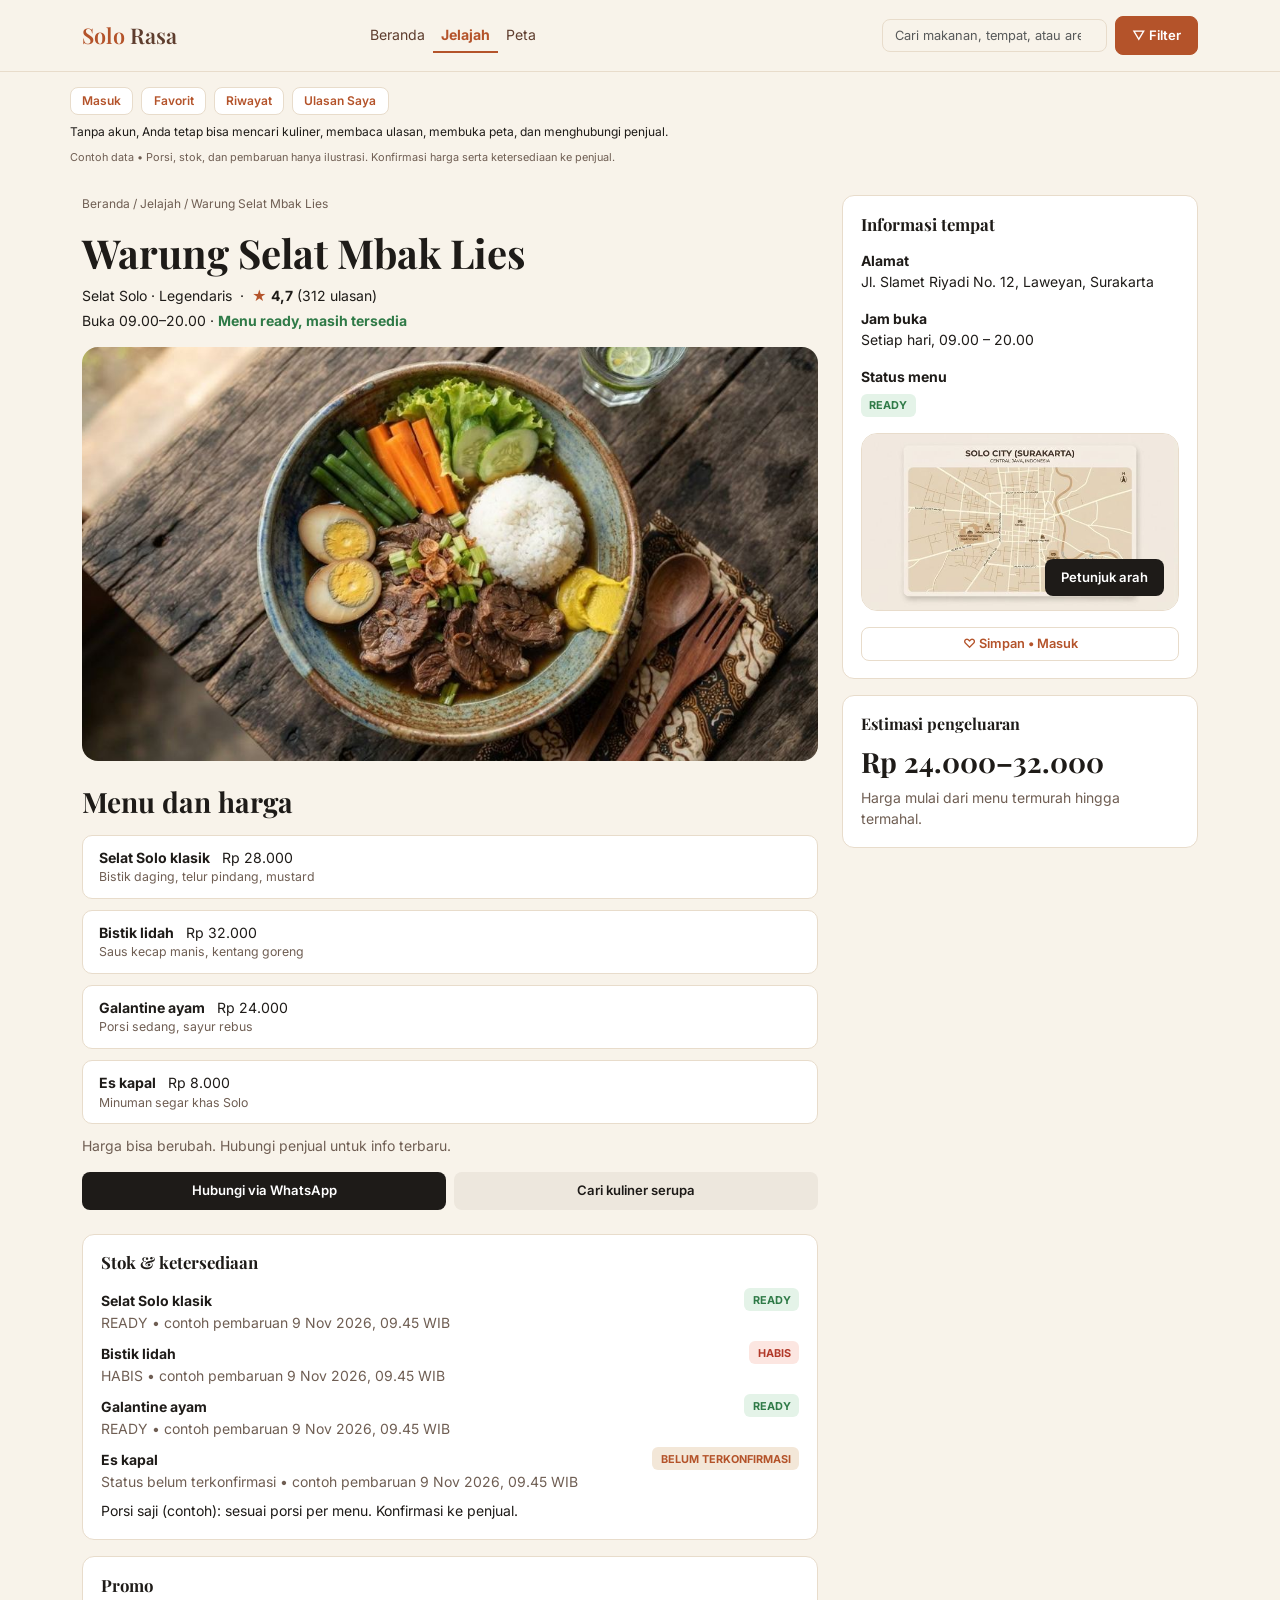
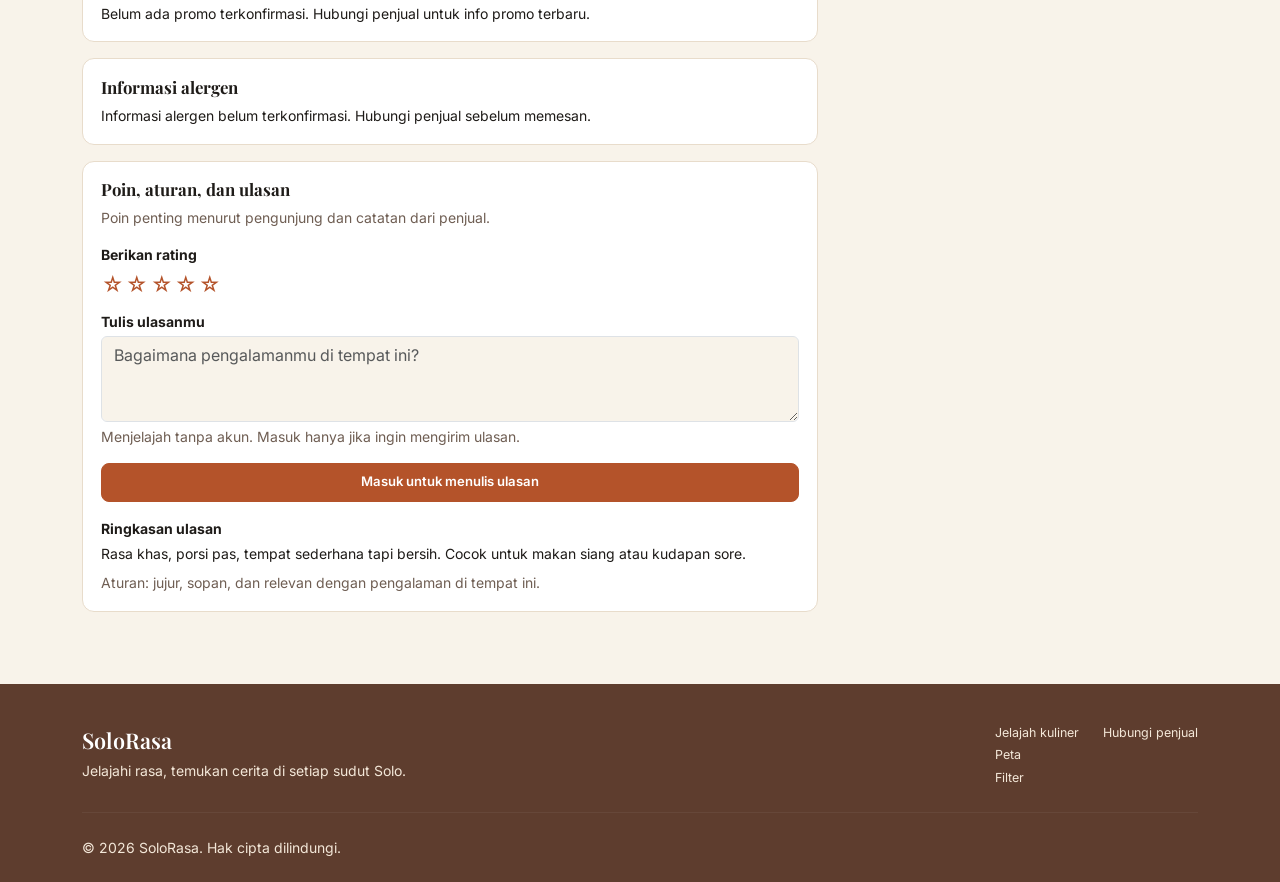
==== detail.html @ ba185fd7 "Merge pull request #1 from dwikurnia12/Muhammad_Nur_Arif Menambahkan file proyek web kuliner SoloRas" ====
<!DOCTYPE html>
<html lang="id">
<head>
  <meta charset="UTF-8">
  <meta name="viewport" content="width=device-width, initial-scale=1">
  <title>Detail Kuliner | SoloRasa</title>
  <link rel="preconnect" href="https://fonts.googleapis.com">
  <link rel="preconnect" href="https://fonts.gstatic.com" crossorigin>
  <link href="https://fonts.googleapis.com/css2?family=Inter:wght@400;500;600;700&family=Playfair+Display:wght@500;600;700&display=swap" rel="stylesheet">
  <link href="https://cdn.jsdelivr.net/npm/bootstrap@5.3.3/dist/css/bootstrap.min.css" rel="stylesheet">
  <link rel="stylesheet" href="styles/main.css">
</head>
<body data-page="detail">
<header>
<nav class="navbar navbar-expand-lg sr-nav">
  <div class="container">
    <a class="navbar-brand brand" href="index.html">Solo <span>Rasa</span></a>
    <button class="navbar-toggler" type="button" data-bs-toggle="collapse" data-bs-target="#menuUtama" aria-controls="menuUtama" aria-expanded="false" aria-label="Buka menu">
      <span class="navbar-toggler-icon"></span>
    </button>
    <div class="collapse navbar-collapse" id="menuUtama">
      <ul class="navbar-nav mx-lg-auto">
        <li class="nav-item"><a class="nav-link" href="index.html">Beranda</a></li>
        <li class="nav-item"><a class="nav-link active" href="jelajah.html" aria-current="page">Jelajah</a></li>
        <li class="nav-item"><a class="nav-link" href="peta.html">Peta</a></li>
        
      </ul>
      <form class="d-flex cari-nav ms-lg-auto me-lg-2" action="jelajah.html" method="get" role="search">
          <input class="form-control" type="search" name="q" placeholder="Cari makanan, tempat, atau area..." aria-label="Cari kuliner">
        </form>
      <a class="btn btn-sr" href="filter.html">▽ Filter</a>
    </div>
  </div>
</nav>
<div class="container strip-akun">
  <div class="d-flex flex-wrap gap-2">
    <button type="button" class="btn btn-sr-outline" data-action="masuk">Masuk</button>
    <button type="button" class="btn btn-sr-outline" data-action="favorit">Favorit</button>
    <button type="button" class="btn btn-sr-outline" data-action="riwayat">Riwayat</button>
    <button type="button" class="btn btn-sr-outline" data-action="ulasan">Ulasan Saya</button>
  </div>
  <p class="mb-0">Tanpa akun, Anda tetap bisa mencari kuliner, membaca ulasan, membuka peta, dan menghubungi penjual.</p>
  <p class="muted mb-0" style="font-size:.68rem">Contoh data • Porsi, stok, dan pembaruan hanya ilustrasi. Konfirmasi harga serta ketersediaan ke penjual.</p>
</div>
</header>

<main class="container py-4">
  <div id="galat-detail" class="keadaan d-none">
    <div class="ikon" aria-hidden="true">!</div>
    <h1 class="fs-4 fw-bold">Informasi belum dapat dimuat</h1>
    <p class="small muted">Kuliner yang Anda cari tidak ditemukan atau datanya belum tersedia.</p>
    <a class="btn btn-sr w-100" href="jelajah.html">Kembali ke daftar kuliner</a>
  </div>
  <div id="isi-detail" class="row g-4">
    <div class="col-lg-8">
      <nav class="breadcrumb-sr mb-3" aria-label="Breadcrumb"><a href="index.html">Beranda</a> / <a href="jelajah.html">Jelajah</a> / <span id="d-bc"></span></nav>
      <h1 id="d-nama" class="fw-bold mb-2"></h1>
      <p id="d-meta" class="small mb-1"></p>
      <p id="d-status" class="small mb-3"></p>
      <img id="d-foto" class="foto-detail mb-4" src="images/detail-selat.jpg" alt="">

      <h2 class="fw-bold fs-3 mb-3">Menu dan harga</h2>
      <div id="d-menu"></div>
      <p class="small muted">Harga bisa berubah. Hubungi penjual untuk info terbaru.</p>
      <div class="row g-2 mb-4">
        <div class="col-sm-6"><button type="button" class="btn btn-arang w-100" data-action="wa">Hubungi via WhatsApp</button></div>
        <div class="col-sm-6"><a id="d-serupa" class="btn btn-abu w-100" href="jelajah.html">Cari kuliner serupa</a></div>
      </div>

      <section class="kotak mb-3"><h2>Stok &amp; ketersediaan</h2><div id="d-stok" class="mt-3"></div>
        <p class="small mb-0">Porsi saji (contoh): sesuai porsi per menu. Konfirmasi ke penjual.</p></section>
      <section class="kotak mb-3"><h2>Promo</h2><p class="small mb-0">Belum ada promo terkonfirmasi. Hubungi penjual untuk info promo terbaru.</p></section>
      <section class="kotak mb-3"><h2>Informasi alergen</h2><p class="small mb-0">Informasi alergen belum terkonfirmasi. Hubungi penjual sebelum memesan.</p></section>

      <section class="kotak">
        <h2>Poin, aturan, dan ulasan</h2>
        <p class="small muted">Poin penting menurut pengunjung dan catatan dari penjual.</p>
        <p class="small fw-bold mb-1">Berikan rating</p>
        <div id="d-bintang" class="mb-2" role="group" aria-label="Rating bintang">
          <button type="button" aria-label="1 bintang">☆</button><button type="button" aria-label="2 bintang">☆</button><button type="button" aria-label="3 bintang">☆</button><button type="button" aria-label="4 bintang">☆</button><button type="button" aria-label="5 bintang">☆</button>
        </div>
        <label for="d-teks" class="small fw-bold mb-1">Tulis ulasanmu</label>
        <textarea id="d-teks" class="form-control mb-1" rows="3" maxlength="300" placeholder="Bagaimana pengalamanmu di tempat ini?"></textarea>
        <p class="small muted">Menjelajah tanpa akun. Masuk hanya jika ingin mengirim ulasan.</p>
        <p id="d-galat-ulasan" class="small text-danger d-none">Pilih rating dan tulis ulasan terlebih dahulu.</p>
        <button id="d-kirim" type="button" class="btn btn-sr w-100 mb-3">Masuk untuk menulis ulasan</button>
        <div id="d-ulasan"></div>
        <p class="small fw-bold mb-1">Ringkasan ulasan</p>
        <p id="d-ringkasan" class="small mb-2"></p>
        <p class="small muted mb-0">Aturan: jujur, sopan, dan relevan dengan pengalaman di tempat ini.</p>
      </section>
    </div>

    <aside class="col-lg-4">
      <div class="kotak mb-3">
        <h2>Informasi tempat</h2>
        <p class="small fw-bold mb-0 mt-3">Alamat</p><p id="d-alamat" class="small"></p>
        <p class="small fw-bold mb-0">Jam buka</p><p id="d-jam" class="small"></p>
        <p class="small fw-bold mb-1">Status menu</p><p id="d-statusmenu"></p>
        <div class="peta-wrap mb-3"><img src="images/peta-mini.jpg" alt="Peta lokasi"><a class="btn btn-arang btn-peta btn-sm" href="peta.html">Petunjuk arah</a></div>
        <button id="d-simpan" type="button" class="btn btn-sr-outline w-100" data-action="simpan">♡ Simpan • Masuk</button>
      </div>
      <div class="kotak">
        <h2 class="fs-6">Estimasi pengeluaran</h2>
        <p id="d-est" class="fs-3 fw-bold mb-1" style="font-family:'Playfair Display',Georgia,serif"></p>
        <p class="small muted mb-0">Harga mulai dari menu termurah hingga termahal.</p>
      </div>
    </aside>
  </div>
</main>

<footer class="sr-footer">
  <div class="container">
    <div class="row g-3">
      <div class="col-md-6">
        <div class="brand mb-1">SoloRasa</div>
        <p class="small mb-0">Jelajahi rasa, temukan cerita di setiap sudut Solo.</p>
      </div>
      <div class="col-md-6 d-flex gap-4 justify-content-md-end align-items-start">
        <div class="d-flex flex-column gap-1"><a href="jelajah.html">Jelajah kuliner</a><a href="peta.html">Peta</a><a href="filter.html">Filter</a></div>
        <div class="d-flex flex-column gap-1"><a href="jelajah.html">Hubungi penjual</a></div>
      </div>
    </div>
    <hr class="my-4">
    <p class="small mb-0">© 2026 SoloRasa. Hak cipta dilindungi.</p>
  </div>
</footer>

<nav class="nav-bawah" aria-label="Navigasi bawah">
  <a href="index.html"><span>⌂</span>Beranda</a>
  <a href="jelajah.html" class="active"><span>☰</span>Jelajah</a>
  <a href="peta.html"><span>⌖</span>Peta</a>
</nav>

<div class="modal fade" id="panelModal" tabindex="-1" aria-labelledby="panelJudul" aria-hidden="true">
  <div class="modal-dialog modal-dialog-centered">
    <div class="modal-content">
      <div class="modal-header">
        <h2 class="modal-title fs-5" id="panelJudul"></h2>
        <button type="button" class="btn-close" data-bs-dismiss="modal" aria-label="Tutup"></button>
      </div>
      <div class="modal-body" id="panelIsi"></div>
    </div>
  </div>
</div>

<script src="https://cdn.jsdelivr.net/npm/bootstrap@5.3.3/dist/js/bootstrap.bundle.min.js"></script>
<script src="scripts/data.js"></script>
<script src="scripts/main.js"></script>
</body>
</html>
---- styles/main.css ----
/* SoloRasa - custom style, dimuat SETELAH Bootstrap agar bisa menimpa gaya bawaan.
   Palet (5 warna): krem #F8F3EA, karat #B4532A, cokelat #5E3D2E, arang #1E1B18, putih #FFFFFF */
:root {
  --krem: #F8F3EA;
  --karat: #B4532A;
  --cokelat: #5E3D2E;
  --arang: #1E1B18;
  --putih: #FFFFFF;
  --garis: #E8DCCB;
  --muted: #6F5E53;
  --bs-body-bg: var(--krem);
  --bs-body-color: var(--arang);
  --bs-link-color: var(--karat);
  --bs-link-hover-color: var(--cokelat);
}
body { font-family: "Inter", system-ui, -apple-system, "Segoe UI", Roboto, sans-serif; background: var(--krem); color: var(--arang); padding-bottom: 0; }
h1, h2, h3, .brand, .judul-kartu, .judul-mini { font-family: "Playfair Display", Georgia, "Times New Roman", serif; }
a { text-decoration: none; }
.muted { color: var(--muted); }
.teks-hijau { color: #2F7A47; }
.rating-bintang { color: var(--karat); }

/* Navbar */
.sr-nav { background: var(--krem); border-bottom: 1px solid var(--garis); padding: .9rem 0; }
.brand { font-size: 1.35rem; font-weight: 600; color: var(--karat); }
.brand span { color: var(--cokelat); }
.sr-nav .nav-link { color: var(--cokelat); font-size: .88rem; padding: .35rem .9rem; border-bottom: 2px solid transparent; }
.sr-nav .nav-link.active { color: var(--karat); font-weight: 700; border-bottom-color: var(--karat); }
.sr-nav .navbar-toggler { border-color: var(--garis); }
.cari-nav { max-width: 300px; }
.cari-nav .form-control { font-size: .8rem; border-color: var(--garis); border-radius: 8px; }

/* Tombol */
.btn-sr { background: var(--karat); border: 1px solid var(--karat); color: var(--putih); font-weight: 600; font-size: .82rem; border-radius: 8px; padding: .55rem 1rem; }
.btn-sr:hover, .btn-sr:focus { background: var(--cokelat); border-color: var(--cokelat); color: var(--putih); }
.btn-sr-outline { background: var(--putih); border: 1px solid var(--garis); color: var(--karat); font-weight: 600; font-size: .8rem; border-radius: 8px; }
.btn-sr-outline:hover { border-color: var(--karat); background: var(--krem); color: var(--karat); }
.btn-arang { background: var(--arang); color: var(--putih); font-weight: 600; font-size: .82rem; border: 0; border-radius: 8px; padding: .55rem 1rem; }
.btn-arang:hover { background: var(--cokelat); color: var(--putih); }
.btn-abu { background: #EDE7DD; color: var(--arang); font-weight: 600; font-size: .82rem; border: 0; border-radius: 8px; padding: .55rem 1rem; }
.btn-abu:hover { background: var(--garis); color: var(--arang); }
.tautan-sr { color: var(--karat); }

/* Strip akun */
.strip-akun { padding: .9rem 0 .4rem; }
.strip-akun .btn { padding: .25rem .7rem; font-size: .75rem; }
.strip-akun p { font-size: .75rem; margin: .5rem 0 0; }

/* Hero */
.hero { padding: 4rem 0; }
.hero h1 { font-weight: 700; font-size: clamp(2rem, 4.5vw, 2.9rem); color: var(--cokelat); line-height: 1.15; }
.hero img { width: 100%; aspect-ratio: 4 / 3; object-fit: cover; border-radius: 18px; box-shadow: 0 8px 24px rgba(94, 61, 46, .18); }
.hero .wrap-foto { position: relative; }
.hero .lencana { position: absolute; top: 12px; left: 12px; background: var(--putih); font-size: .72rem; font-weight: 600; padding: .25rem .6rem; border-radius: 6px; }

/* Bagian */
.bagian { padding: 2.5rem 0; }
.bagian h2 { font-weight: 700; font-size: 1.6rem; color: var(--cokelat); }
.bagian-putih { background: #FBF8F2; }
.chip, .chip-kat { display: inline-flex; align-items: center; gap: .4rem; background: var(--putih); border: 1px solid var(--garis); color: var(--arang); font-size: .78rem; font-weight: 600; padding: .45rem .85rem; border-radius: 8px; cursor: pointer; }
.chip:hover, .chip-kat:hover { border-color: var(--karat); color: var(--karat); }
.chip.aktif { background: var(--karat); border-color: var(--karat); color: var(--putih); }
.chip.chip-merah { color: var(--karat); }

/* Kartu kuliner */
.kartu-kuliner { background: var(--putih); border-radius: 14px; overflow: hidden; box-shadow: 0 2px 10px rgba(94, 61, 46, .1); display: flex; flex-direction: column; }
.kartu-kuliner img { width: 100%; aspect-ratio: 16 / 7; object-fit: cover; }
.kartu-isi { padding: 1rem; }
.label-kat { color: var(--karat); font-weight: 700; font-size: .72rem; }
.judul-kartu { font-size: 1.1rem; font-weight: 700; margin: .35rem 0 .4rem; }
.status-badge { display: inline-block; font-size: .68rem; font-weight: 700; padding: .2rem .55rem; border-radius: 6px; }
.st-ready { background: #E4F3E8; color: #2F7A47; }
.st-habis { background: #FCE6E1; color: #B23A2A; }
.st-belum { background: #F3E7D8; color: var(--karat); }

/* Peta */
.peta-wrap { position: relative; border-radius: 16px; overflow: hidden; border: 1px solid var(--garis); background: var(--putih); }
.peta-wrap > img { width: 100%; display: block; }
.peta-wrap .label-peta { position: absolute; top: 12px; left: 12px; background: var(--putih); padding: .35rem .7rem; border-radius: 8px; font-size: .75rem; font-weight: 700; box-shadow: 0 2px 8px rgba(0, 0, 0, .1); }
.peta-wrap .btn-peta { position: absolute; right: 14px; bottom: 14px; }
.pin { position: absolute; transform: translate(-50%, -50%); width: 26px; height: 26px; border-radius: 50%; background: var(--karat); color: var(--putih); border: 2px solid var(--putih); font-size: .72rem; font-weight: 700; padding: 0; box-shadow: 0 2px 6px rgba(0, 0, 0, .3); }
.pin.aktif, .pin:hover { background: var(--arang); transform: translate(-50%, -50%) scale(1.15); }

/* Kartu mini (peta) */
.kartu-mini { display: flex; gap: .8rem; background: var(--putih); border: 1px solid var(--garis); border-radius: 14px; padding: .8rem; margin-bottom: .9rem; }
.kartu-mini.aktif { border-color: var(--karat); box-shadow: 0 0 0 2px rgba(180, 83, 42, .2); }
.kartu-mini img { width: 84px; height: 84px; object-fit: cover; border-radius: 10px; flex-shrink: 0; }
.judul-mini { font-size: .98rem; font-weight: 700; margin: 0; }
.daftar-scroll { max-height: 640px; overflow-y: auto; padding-right: .3rem; }

/* Detail */
.foto-detail { width: 100%; aspect-ratio: 16 / 9; object-fit: cover; border-radius: 16px; }
.item-menu { background: var(--putih); border: 1px solid var(--garis); border-radius: 10px; padding: .7rem 1rem; margin-bottom: .7rem; font-size: .88rem; }
.kotak { background: var(--putih); border: 1px solid var(--garis); border-radius: 12px; padding: 1.1rem; }
.kotak h2, .kotak h3 { font-size: 1.05rem; font-weight: 700; }
#d-bintang button { background: none; border: 0; color: var(--karat); font-size: 1.3rem; padding: 0 .1rem; }
.breadcrumb-sr { font-size: .75rem; color: var(--muted); }
.breadcrumb-sr a { color: var(--muted); }

/* Form filter */
.panel-filter { background: var(--putih); border-radius: 16px; padding: 1.5rem; box-shadow: 0 2px 12px rgba(94, 61, 46, .1); }
.panel-filter label.judul { font-weight: 700; font-size: .82rem; display: block; margin-bottom: .45rem; }
.panel-filter .form-control, .panel-filter .form-select { border-color: var(--garis); font-size: .85rem; }
.form-check-input:checked { background-color: var(--karat); border-color: var(--karat); }
.form-control:focus, .form-select:focus { border-color: var(--karat); box-shadow: 0 0 0 .2rem rgba(180, 83, 42, .18); }

/* Keadaan kosong / galat */
.keadaan { max-width: 460px; margin: 3rem auto; background: var(--putih); border-radius: 16px; padding: 2rem 1.5rem; text-align: center; box-shadow: 0 2px 12px rgba(94, 61, 46, .1); }
.keadaan .ikon { width: 52px; height: 52px; margin: 0 auto 1rem; border-radius: 50%; background: #F3E7D8; color: var(--karat); display: flex; align-items: center; justify-content: center; font-size: 1.4rem; }

/* Footer */
.sr-footer { background: var(--cokelat); color: #F3E7D8; padding: 2.5rem 0 1.5rem; margin-top: 3rem; }
.sr-footer .brand { color: var(--putih); }
.sr-footer a { color: #F3E7D8; font-size: .78rem; }
.sr-footer a:hover { color: var(--putih); text-decoration: underline; }
.sr-footer hr { border-color: rgba(255, 255, 255, .2); }

/* Modal */
.modal-title { font-family: "Playfair Display", Georgia, serif; font-weight: 700; }

/* Navigasi bawah (smartphone) */
.nav-bawah { display: none; }
@media (max-width: 767.98px) {
  body { padding-bottom: 64px; }
  .hero { padding: 2rem 0; }
  .nav-bawah { display: flex; position: fixed; left: 0; right: 0; bottom: 0; z-index: 1030; background: var(--putih); border-top: 1px solid var(--garis); }
  .nav-bawah a { flex: 1; text-align: center; padding: .55rem 0; font-size: .7rem; color: var(--muted); }
  .nav-bawah a span { display: block; font-size: 1.15rem; line-height: 1; }
  .nav-bawah a.active { color: var(--karat); font-weight: 700; }
  .daftar-scroll { max-height: none; }
}
@media (max-width: 991.98px) {
  .cari-nav { max-width: none; margin: .6rem 0; }
}
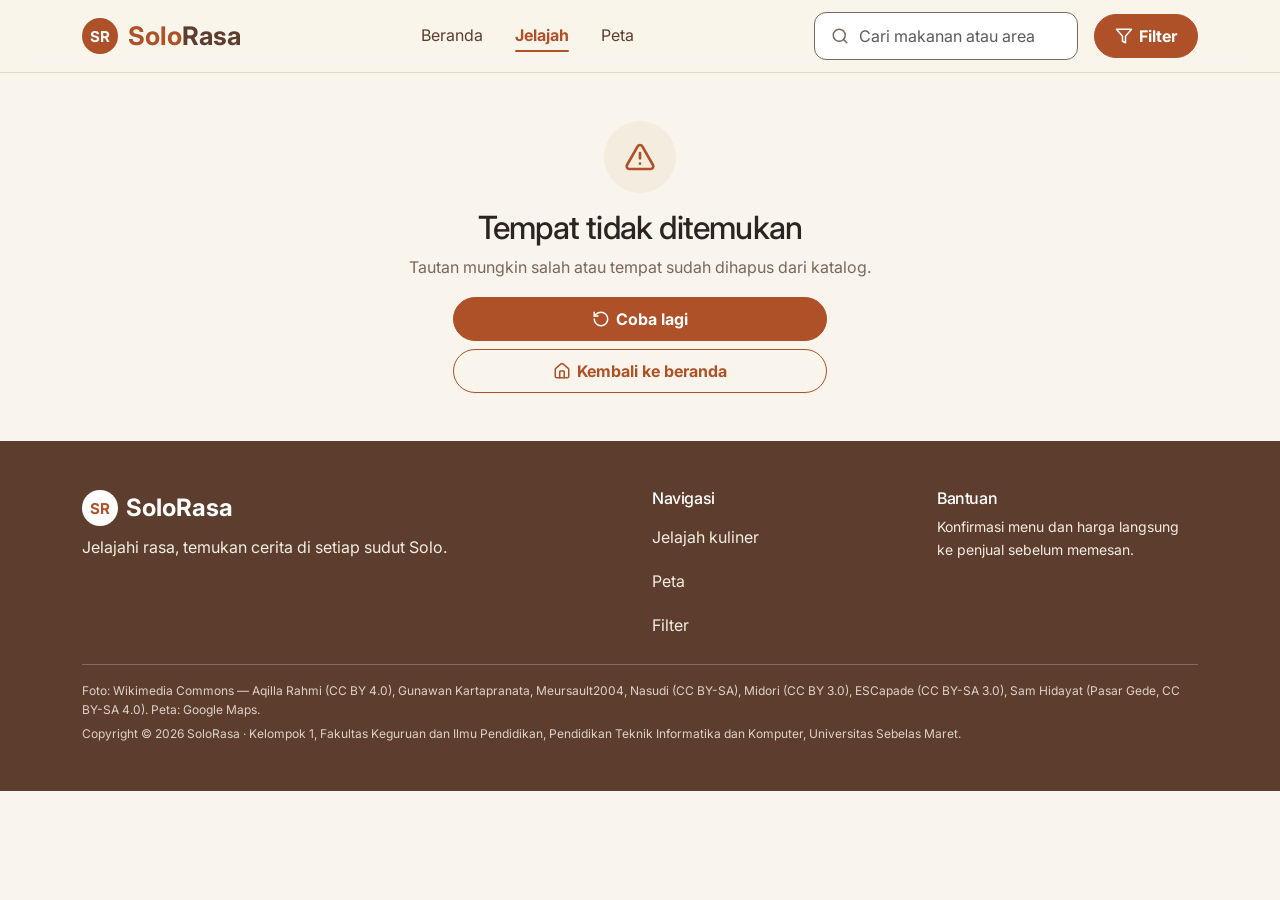
==== commit 01299017: "Merge pull request #3 from dwikurnia12/Muhammad_Nur_Arif Pembaruan Web Kuliner SoloRasa - Muhammad N" ====
--- a/detail.html
+++ b/detail.html
@@ -1,151 +1,27 @@
-<!DOCTYPE html>
+<!doctype html>
 <html lang="id">
 <head>
-  <meta charset="UTF-8">
-  <meta name="viewport" content="width=device-width, initial-scale=1">
-  <title>Detail Kuliner | SoloRasa</title>
-  <link rel="preconnect" href="https://fonts.googleapis.com">
-  <link rel="preconnect" href="https://fonts.gstatic.com" crossorigin>
-  <link href="https://fonts.googleapis.com/css2?family=Inter:wght@400;500;600;700&family=Playfair+Display:wght@500;600;700&display=swap" rel="stylesheet">
-  <link href="https://cdn.jsdelivr.net/npm/bootstrap@5.3.3/dist/css/bootstrap.min.css" rel="stylesheet">
-  <link rel="stylesheet" href="styles/main.css">
+<meta charset="utf-8">
+<meta name="viewport" content="width=device-width, initial-scale=1">
+<title>Detail Kuliner · SoloRasa</title>
+<meta name="description" content="Menu, harga, stok, dan lokasi tempat makan di Solo.">
+<link rel="icon" href="assets/img/favicon.svg" type="image/svg+xml">
+<meta property="og:type" content="website"><meta property="og:site_name" content="SoloRasa">
+<meta property="og:title" content="Detail Kuliner · SoloRasa"><meta property="og:description" content="Menu, harga, stok, dan lokasi tempat makan di Solo.">
+<!-- shortcut: og:image relatif, sebagian aplikasi (WhatsApp/Facebook) butuh URL penuh; ganti ke https://<domain-vercel>/assets/img/og.jpg setelah online -->
+<meta property="og:image" content="assets/img/og.jpg"><meta name="twitter:card" content="summary_large_image">
+<link rel="preconnect" href="https://fonts.googleapis.com"><link rel="preconnect" href="https://fonts.gstatic.com" crossorigin>
+<link href="https://fonts.googleapis.com/css2?family=Inter:wght@400;500;700&display=swap" rel="stylesheet">
+<link href="https://cdn.jsdelivr.net/npm/bootstrap@5.3.3/dist/css/bootstrap.min.css" rel="stylesheet" integrity="sha384-QWTKZyjpPEjISv5WaRU9OFeRpok6YctnYmDr5pNlyT2bRjXh0JMhjY6hW+ALEwIH" crossorigin="anonymous">
+<link href="assets/css/style.css" rel="stylesheet">
+<!-- harus inline: dari style.css terbaca terlambat dan Chrome membatalkan transisinya -->
+<style>@media (prefers-reduced-motion: no-preference) { @view-transition { navigation: auto; } }</style>
 </head>
 <body data-page="detail">
-<header>
-<nav class="navbar navbar-expand-lg sr-nav">
-  <div class="container">
-    <a class="navbar-brand brand" href="index.html">Solo <span>Rasa</span></a>
-    <button class="navbar-toggler" type="button" data-bs-toggle="collapse" data-bs-target="#menuUtama" aria-controls="menuUtama" aria-expanded="false" aria-label="Buka menu">
-      <span class="navbar-toggler-icon"></span>
-    </button>
-    <div class="collapse navbar-collapse" id="menuUtama">
-      <ul class="navbar-nav mx-lg-auto">
-        <li class="nav-item"><a class="nav-link" href="index.html">Beranda</a></li>
-        <li class="nav-item"><a class="nav-link active" href="jelajah.html" aria-current="page">Jelajah</a></li>
-        <li class="nav-item"><a class="nav-link" href="peta.html">Peta</a></li>
-        
-      </ul>
-      <form class="d-flex cari-nav ms-lg-auto me-lg-2" action="jelajah.html" method="get" role="search">
-          <input class="form-control" type="search" name="q" placeholder="Cari makanan, tempat, atau area..." aria-label="Cari kuliner">
-        </form>
-      <a class="btn btn-sr" href="filter.html">▽ Filter</a>
-    </div>
-  </div>
-</nav>
-<div class="container strip-akun">
-  <div class="d-flex flex-wrap gap-2">
-    <button type="button" class="btn btn-sr-outline" data-action="masuk">Masuk</button>
-    <button type="button" class="btn btn-sr-outline" data-action="favorit">Favorit</button>
-    <button type="button" class="btn btn-sr-outline" data-action="riwayat">Riwayat</button>
-    <button type="button" class="btn btn-sr-outline" data-action="ulasan">Ulasan Saya</button>
-  </div>
-  <p class="mb-0">Tanpa akun, Anda tetap bisa mencari kuliner, membaca ulasan, membuka peta, dan menghubungi penjual.</p>
-  <p class="muted mb-0" style="font-size:.68rem">Contoh data • Porsi, stok, dan pembaruan hanya ilustrasi. Konfirmasi harga serta ketersediaan ke penjual.</p>
-</div>
-</header>
-
-<main class="container py-4">
-  <div id="galat-detail" class="keadaan d-none">
-    <div class="ikon" aria-hidden="true">!</div>
-    <h1 class="fs-4 fw-bold">Informasi belum dapat dimuat</h1>
-    <p class="small muted">Kuliner yang Anda cari tidak ditemukan atau datanya belum tersedia.</p>
-    <a class="btn btn-sr w-100" href="jelajah.html">Kembali ke daftar kuliner</a>
-  </div>
-  <div id="isi-detail" class="row g-4">
-    <div class="col-lg-8">
-      <nav class="breadcrumb-sr mb-3" aria-label="Breadcrumb"><a href="index.html">Beranda</a> / <a href="jelajah.html">Jelajah</a> / <span id="d-bc"></span></nav>
-      <h1 id="d-nama" class="fw-bold mb-2"></h1>
-      <p id="d-meta" class="small mb-1"></p>
-      <p id="d-status" class="small mb-3"></p>
-      <img id="d-foto" class="foto-detail mb-4" src="images/detail-selat.jpg" alt="">
-
-      <h2 class="fw-bold fs-3 mb-3">Menu dan harga</h2>
-      <div id="d-menu"></div>
-      <p class="small muted">Harga bisa berubah. Hubungi penjual untuk info terbaru.</p>
-      <div class="row g-2 mb-4">
-        <div class="col-sm-6"><button type="button" class="btn btn-arang w-100" data-action="wa">Hubungi via WhatsApp</button></div>
-        <div class="col-sm-6"><a id="d-serupa" class="btn btn-abu w-100" href="jelajah.html">Cari kuliner serupa</a></div>
-      </div>
-
-      <section class="kotak mb-3"><h2>Stok &amp; ketersediaan</h2><div id="d-stok" class="mt-3"></div>
-        <p class="small mb-0">Porsi saji (contoh): sesuai porsi per menu. Konfirmasi ke penjual.</p></section>
-      <section class="kotak mb-3"><h2>Promo</h2><p class="small mb-0">Belum ada promo terkonfirmasi. Hubungi penjual untuk info promo terbaru.</p></section>
-      <section class="kotak mb-3"><h2>Informasi alergen</h2><p class="small mb-0">Informasi alergen belum terkonfirmasi. Hubungi penjual sebelum memesan.</p></section>
-
-      <section class="kotak">
-        <h2>Poin, aturan, dan ulasan</h2>
-        <p class="small muted">Poin penting menurut pengunjung dan catatan dari penjual.</p>
-        <p class="small fw-bold mb-1">Berikan rating</p>
-        <div id="d-bintang" class="mb-2" role="group" aria-label="Rating bintang">
-          <button type="button" aria-label="1 bintang">☆</button><button type="button" aria-label="2 bintang">☆</button><button type="button" aria-label="3 bintang">☆</button><button type="button" aria-label="4 bintang">☆</button><button type="button" aria-label="5 bintang">☆</button>
-        </div>
-        <label for="d-teks" class="small fw-bold mb-1">Tulis ulasanmu</label>
-        <textarea id="d-teks" class="form-control mb-1" rows="3" maxlength="300" placeholder="Bagaimana pengalamanmu di tempat ini?"></textarea>
-        <p class="small muted">Menjelajah tanpa akun. Masuk hanya jika ingin mengirim ulasan.</p>
-        <p id="d-galat-ulasan" class="small text-danger d-none">Pilih rating dan tulis ulasan terlebih dahulu.</p>
-        <button id="d-kirim" type="button" class="btn btn-sr w-100 mb-3">Masuk untuk menulis ulasan</button>
-        <div id="d-ulasan"></div>
-        <p class="small fw-bold mb-1">Ringkasan ulasan</p>
-        <p id="d-ringkasan" class="small mb-2"></p>
-        <p class="small muted mb-0">Aturan: jujur, sopan, dan relevan dengan pengalaman di tempat ini.</p>
-      </section>
-    </div>
-
-    <aside class="col-lg-4">
-      <div class="kotak mb-3">
-        <h2>Informasi tempat</h2>
-        <p class="small fw-bold mb-0 mt-3">Alamat</p><p id="d-alamat" class="small"></p>
-        <p class="small fw-bold mb-0">Jam buka</p><p id="d-jam" class="small"></p>
-        <p class="small fw-bold mb-1">Status menu</p><p id="d-statusmenu"></p>
-        <div class="peta-wrap mb-3"><img src="images/peta-mini.jpg" alt="Peta lokasi"><a class="btn btn-arang btn-peta btn-sm" href="peta.html">Petunjuk arah</a></div>
-        <button id="d-simpan" type="button" class="btn btn-sr-outline w-100" data-action="simpan">♡ Simpan • Masuk</button>
-      </div>
-      <div class="kotak">
-        <h2 class="fs-6">Estimasi pengeluaran</h2>
-        <p id="d-est" class="fs-3 fw-bold mb-1" style="font-family:'Playfair Display',Georgia,serif"></p>
-        <p class="small muted mb-0">Harga mulai dari menu termurah hingga termahal.</p>
-      </div>
-    </aside>
-  </div>
-</main>
-
-<footer class="sr-footer">
-  <div class="container">
-    <div class="row g-3">
-      <div class="col-md-6">
-        <div class="brand mb-1">SoloRasa</div>
-        <p class="small mb-0">Jelajahi rasa, temukan cerita di setiap sudut Solo.</p>
-      </div>
-      <div class="col-md-6 d-flex gap-4 justify-content-md-end align-items-start">
-        <div class="d-flex flex-column gap-1"><a href="jelajah.html">Jelajah kuliner</a><a href="peta.html">Peta</a><a href="filter.html">Filter</a></div>
-        <div class="d-flex flex-column gap-1"><a href="jelajah.html">Hubungi penjual</a></div>
-      </div>
-    </div>
-    <hr class="my-4">
-    <p class="small mb-0">© 2026 SoloRasa. Hak cipta dilindungi.</p>
-  </div>
-</footer>
-
-<nav class="nav-bawah" aria-label="Navigasi bawah">
-  <a href="index.html"><span>⌂</span>Beranda</a>
-  <a href="jelajah.html" class="active"><span>☰</span>Jelajah</a>
-  <a href="peta.html"><span>⌖</span>Peta</a>
-</nav>
-
-<div class="modal fade" id="panelModal" tabindex="-1" aria-labelledby="panelJudul" aria-hidden="true">
-  <div class="modal-dialog modal-dialog-centered">
-    <div class="modal-content">
-      <div class="modal-header">
-        <h2 class="modal-title fs-5" id="panelJudul"></h2>
-        <button type="button" class="btn-close" data-bs-dismiss="modal" aria-label="Tutup"></button>
-      </div>
-      <div class="modal-body" id="panelIsi"></div>
-    </div>
-  </div>
-</div>
-
-<script src="https://cdn.jsdelivr.net/npm/bootstrap@5.3.3/dist/js/bootstrap.bundle.min.js"></script>
-<script src="scripts/data.js"></script>
-<script src="scripts/main.js"></script>
+<main id="main" tabindex="-1"><noscript><p class="container-xl py-5">SoloRasa membutuhkan JavaScript untuk menampilkan katalog.</p></noscript></main>
+<script src="https://cdn.jsdelivr.net/npm/bootstrap@5.3.3/dist/js/bootstrap.bundle.min.js" integrity="sha384-YvpcrYf0tY3lHB60NNkmXc5s9fDVZLESaAA55NDzOxhy9GkcIdslK1eN7N6jIeHz" crossorigin="anonymous"></script>
+<script src="assets/js/data.js"></script>
+<script src="assets/js/logic.js"></script>
+<script src="assets/js/app.js"></script>
 </body>
 </html>
--- a/assets/css/style.css
+++ b/assets/css/style.css
@@ -0,0 +1,279 @@
+/* Token SoloRasa — sama dengan koleksi Variables "SoloRasa / Color" di Figma.
+   primary & muted-fg digelapkan sedikit (dari #B4532A, #7A6A5F) agar kontras ≥ 4.5:1 juga di atas --sr-accent; samakan di Figma. */
+:root {
+  --sr-bg: #FAF5EC; --sr-fg: #2B2522; --sr-card: #FFFFFF; --sr-primary: #AE5028; --sr-on-primary: #FFFFFF;
+  --sr-muted-fg: #78685E; --sr-muted-fg-strong: #62584F; --sr-border: #E6D8C5; --sr-accent: #F5ECE0;
+  --sr-footer: #5C3D2E; --sr-muted: #F1EDE8;
+  --sr-ok: #25704A; --sr-ok-bg: #EAF7EE; --sr-no: #B4472D; --sr-no-bg: #FDECEC;
+  --sr-display: Inter, system-ui, -apple-system, "Segoe UI", sans-serif; /* dulu Playfair Display; samakan di Figma */
+  --sr-body: Inter, system-ui, -apple-system, "Segoe UI", sans-serif;
+  --sr-radius: 14px; --sr-dur: 200ms;
+  --bs-body-bg: var(--sr-bg); --bs-body-color: var(--sr-fg); --bs-body-font-family: var(--sr-body); --bs-body-font-size: 1rem;
+  --bs-link-color: var(--sr-fg); --bs-link-hover-color: var(--sr-primary); --bs-border-color: var(--sr-border);
+  /* Bootstrap 5.3 mewarnai <a> lewat varian -rgb; tanpa ini link tetap biru */
+  --bs-link-color-rgb: 43, 37, 34; --bs-link-hover-color-rgb: 174, 80, 40;
+  --bs-success-rgb: 37, 112, 74; --bs-danger-rgb: 180, 71, 45; /* = --sr-ok, --sr-no; bawaan Bootstrap kurang kontras di atas krem */
+}
+body { background: var(--sr-bg); color: var(--sr-fg); line-height: 1.55; }
+h1, h2, h3, .sr-display { font-family: var(--sr-display); font-weight: 700; text-wrap: balance; }
+h1 { font-size: clamp(2rem, 4.5vw, 3.25rem); line-height: 1.1; }
+h2 { font-size: clamp(1.5rem, 3vw, 2rem); }
+.text-muted-sr { color: var(--sr-muted-fg) !important; }
+.small-note { font-size: .875rem; color: var(--sr-muted-fg); }
+:focus-visible { outline: 3px solid var(--sr-primary) !important; outline-offset: 2px; }
+.btn-check:focus-visible + .chip { outline: 3px solid var(--sr-primary); outline-offset: 2px; } /* radionya sendiri tak terlihat */
+.visually-hidden-focusable:focus { z-index: 1031; } /* di atas .sr-header */
+
+/* Masuk halus 200 ms, dimatikan bila pengguna meminta gerak dikurangi */
+main { animation: sr-in var(--sr-dur) ease-out; }
+/* hanya opacity: transform pada main membuat offcanvas/modal (position: fixed) ikut tergeser */
+@keyframes sr-in { from { opacity: 0; } to { opacity: 1; } }
+@media (prefers-reduced-motion: reduce) { *, *::before, *::after { animation: none !important; transition: none !important; } }
+
+/* Header */
+.sr-header { position: sticky; top: 0; z-index: 1020; background: var(--sr-bg); border-bottom: 1px solid var(--sr-border); }
+.sr-header .inner { min-height: 72px; }
+.sr-brand { display: inline-flex; align-items: center; gap: .6rem; text-decoration: none; min-height: 44px; }
+.sr-logo { width: 36px; height: 36px; border-radius: 50%; display: inline-grid; place-items: center; background: var(--sr-primary); color: var(--sr-on-primary);
+  font: 700 15px/1 var(--sr-display); flex-shrink: 0; }
+.sr-logo.dark { background: var(--sr-card); color: var(--sr-primary); }
+.sr-wordmark { font: 700 1.6rem/1 var(--sr-display); }
+.sr-wordmark .a { color: var(--sr-primary); } .sr-wordmark .b { color: var(--sr-footer); }
+.sr-nav a { color: var(--sr-footer); text-decoration: none; padding: .7rem .25rem; min-height: 44px; display: inline-flex; align-items: center; }
+.sr-nav a[aria-current="page"] { color: var(--sr-primary); font-weight: 700; }
+
+/* Tombol, chip, input: area sentuh minimal 44 px */
+.btn { min-height: 44px; border-radius: 12px; font-weight: 700; display: inline-flex; align-items: center; justify-content: center; gap: .4rem;
+  transition: background-color var(--sr-dur) ease-out, color var(--sr-dur) ease-out, transform var(--sr-dur) ease-out; }
+.btn:active { transform: scale(.98); }
+.btn-sr { background: var(--sr-primary); color: var(--sr-on-primary); border: 1.5px solid var(--sr-primary); }
+.btn-sr:hover, .btn-sr:focus { background: var(--sr-footer); border-color: var(--sr-footer); color: var(--sr-on-primary); }
+.btn-sr-outline { background: transparent; color: var(--sr-primary); border: 1.5px solid var(--sr-primary); }
+.btn-sr-outline:hover { background: var(--sr-accent); color: var(--sr-primary); }
+.chip { min-height: 44px; padding: 0 1rem; border-radius: 999px; border: 1.5px solid var(--sr-border); background: var(--sr-card); color: var(--sr-fg);
+  font-weight: 500; display: inline-flex; align-items: center; gap: .4rem; text-decoration: none; transition: background-color var(--sr-dur) ease-out; }
+.chip:hover { background: var(--sr-accent); color: var(--sr-fg); }
+.chip.active, .btn-check:checked + .chip { background: var(--sr-primary); border-color: var(--sr-primary); color: var(--sr-on-primary); font-weight: 700; }
+.form-control, .form-select { min-height: 48px; border-radius: 12px; border: 1.5px solid var(--sr-muted-fg); background-color: var(--sr-card); }
+.form-check-input { border-color: var(--sr-muted-fg); }
+.form-control:focus, .form-select:focus { border-color: var(--sr-primary); box-shadow: 0 0 0 .2rem rgba(174, 80, 40, .2); }
+.form-check-input:checked { background-color: var(--sr-primary); border-color: var(--sr-primary); }
+.form-switch .form-check-input { width: 2.75rem; height: 1.5rem; cursor: pointer; }
+.form-switch .form-check-input:focus { box-shadow: 0 0 0 .2rem rgba(174, 80, 40, .2); }
+
+/* Kartu */
+.sr-card { background: var(--sr-card); border: 1.5px solid var(--sr-border); border-radius: 16px; overflow: hidden; height: 100%; display: flex; flex-direction: column;
+  transition: box-shadow var(--sr-dur) ease-out, transform var(--sr-dur) ease-out; }
+.sr-card:hover { box-shadow: 0 8px 24px rgba(92, 61, 46, .12); transform: translateY(-2px); }
+.sr-card .photo { aspect-ratio: 16 / 10; width: 100%; height: auto; object-fit: cover; background: var(--sr-accent); }
+.sr-card .body { padding: 1rem 1.1rem 1.2rem; display: flex; flex-direction: column; gap: .35rem; flex: 1; }
+.sr-card h3 { font-size: 1.2rem; margin: 0; }
+.sr-card .cta { margin-top: auto; padding-top: .5rem; }
+.tag { position: absolute; top: .75rem; left: .75rem; background: var(--sr-bg); color: var(--sr-primary); font: 700 .78rem var(--sr-body); padding: .3rem .7rem; border-radius: 999px; }
+.price { color: var(--sr-primary); font-weight: 700; }
+.rating { color: var(--sr-primary); font-weight: 700; white-space: nowrap; display: inline-flex; align-items: center; gap: .2rem; }
+.rating svg { fill: currentColor; }
+.panel { background: var(--sr-card); border: 1.5px solid var(--sr-border); border-radius: var(--sr-radius); padding: 1.25rem; }
+
+/* Status menu: warna + teks (tidak bergantung warna saja) */
+.status { font-size: .75rem; font-weight: 700; letter-spacing: .03em; padding: .3rem .65rem; border-radius: 999px; white-space: nowrap; display: inline-block; }
+.status-READY { background: var(--sr-ok-bg); color: var(--sr-ok); }
+.status-HABIS { background: var(--sr-no-bg); color: var(--sr-no); }
+.status-BELUM { background: var(--sr-muted); color: var(--sr-muted-fg-strong); }
+
+/* Bagian halaman */
+.sr-hero { background: var(--sr-accent); }
+/* Foto hero menyatu ke latar: gradasi krem dari sisi teks ke arah foto */
+.sr-hero { position: relative; overflow: hidden; }
+.sr-hero .hero-bg { position: absolute; inset: 0 0 0 auto; width: 65%; height: 100%; object-fit: cover; }
+.sr-hero::before { content: ""; position: absolute; inset: 0; z-index: 1; pointer-events: none;
+  background: linear-gradient(90deg, var(--sr-accent) 35%, rgba(245, 236, 224, .85) 50%, rgba(245, 236, 224, 0) 80%); }
+.sr-hero > .container-xl { z-index: 2; }
+@media (max-width: 991.98px) {
+  .sr-hero .hero-bg { width: 100%; height: 55%; }
+  .sr-hero::before { background: linear-gradient(0deg, var(--sr-accent) 45%, rgba(245, 236, 224, 0) 100%); }
+  .sr-hero > .container-xl { padding-top: 12rem !important; }
+}
+.map-img { width: 100%; border-radius: 16px; border: 1.5px solid var(--sr-border); }
+iframe.map-img { display: block; height: auto; aspect-ratio: 4 / 3; }
+.menu-row { display: flex; justify-content: space-between; gap: 1rem; align-items: baseline; }
+.state { max-width: 560px; margin: 3rem auto; text-align: center; }
+.state .ring { width: 72px; height: 72px; border-radius: 50%; background: var(--sr-accent); color: var(--sr-primary); display: inline-grid; place-items: center; margin-bottom: 1rem; }
+
+/* Footer & navigasi bawah HP */
+.sr-footer { background: var(--sr-footer); color: var(--sr-accent); }
+.sr-footer a { color: var(--sr-accent); text-decoration: none; min-height: 44px; display: inline-flex; align-items: center; }
+.sr-footer a:hover { color: #fff; }
+.sr-footer .credit { font-size: .75rem; opacity: .85; }
+.sr-bottom-nav { position: fixed; left: 0; right: 0; bottom: 0; z-index: 1030; background: var(--sr-card); border-top: 1px solid var(--sr-border);
+  padding-bottom: env(safe-area-inset-bottom, 0px); }
+.sr-bottom-nav a { flex: 1; min-height: 64px; display: flex; flex-direction: column; align-items: center; justify-content: center; gap: 2px;
+  color: var(--sr-muted-fg); text-decoration: none; font-size: .72rem; font-weight: 500; }
+.sr-bottom-nav a[aria-current="page"] { color: var(--sr-primary); font-weight: 700; }
+@media (max-width: 767.98px) { body { padding-bottom: 72px; } .sr-wordmark { font-size: 1.4rem; } .sr-logo { width: 30px; height: 30px; font-size: 13px; } }
+
+/* Offcanvas filter: bawah di HP, kanan di desktop (ditentukan app.js) */
+.offcanvas { background: var(--sr-bg); }
+.offcanvas-bottom { height: 88vh; border-radius: 20px 20px 0 0; }
+
+/* Muncul saat di-scroll (app.js menambah .in); tanpa animasi bila pengguna memilih reduced motion */
+@media (prefers-reduced-motion: no-preference) {
+  .reveal:not(.in) { opacity: 0; }
+  .reveal.in { animation: sr-up .5s ease-out both; }
+}
+@keyframes sr-up { from { opacity: 0; transform: translateY(16px); } to { opacity: 1; transform: none; } }
+
+/* Lebih lembut: bayangan halus ganti garis tegas, sudut lebih bulat, umpan balik sentuh */
+.sr-header { background: rgba(250, 245, 236, .85); backdrop-filter: blur(10px); -webkit-backdrop-filter: blur(10px); }
+.sr-card { border: 0; border-radius: 20px; box-shadow: 0 1px 3px rgba(92, 61, 46, .08), 0 4px 14px rgba(92, 61, 46, .06); }
+.sr-card:hover { box-shadow: 0 12px 32px rgba(92, 61, 46, .16); transform: translateY(-4px); }
+.sr-card:active { transform: scale(.985); }
+.sr-card .photo { transition: transform .4s ease-out; }
+.sr-card:hover .photo { transform: scale(1.04); }
+.sr-card .cta .btn { background: var(--sr-accent); border-color: transparent; }
+.sr-card:hover .cta .btn { background: var(--sr-primary); color: var(--sr-on-primary); }
+.tag { box-shadow: 0 2px 8px rgba(0, 0, 0, .12); }
+.panel { border-color: transparent; border-radius: 18px; box-shadow: 0 1px 3px rgba(92, 61, 46, .08); }
+.chip { transition: background-color var(--sr-dur) ease-out, transform var(--sr-dur) ease-out; }
+.chip:active { transform: scale(.96); }
+.btn-sr:hover { transform: translateY(-1px); }
+
+/* HP: kategori & pilihan kuliner digeser ke samping, bukan ditumpuk panjang ke bawah */
+@media (max-width: 767.98px) {
+  .sr-scroll { margin-inline: calc(var(--bs-gutter-x, 1.5rem) * -.5); }
+  .sr-scroll > .row { flex-wrap: nowrap; overflow-x: auto; scroll-snap-type: x mandatory; scrollbar-width: none;
+    margin: 0; padding: .25rem calc(var(--bs-gutter-x, 1.5rem) * .5) 1rem; scroll-padding-inline: calc(var(--bs-gutter-x, 1.5rem) * .5); }
+  .sr-scroll > .row::-webkit-scrollbar { display: none; }
+  .sr-scroll > .row > .col { scroll-snap-align: start; }
+  .sr-scroll > .row-cols-2 > .col { flex: 0 0 44%; }
+}
+
+/* Tipografi: lebih lega & terbaca di HP, judul sedikit dirapatkan agar tidak kaku */
+html { -webkit-text-size-adjust: 100%; text-size-adjust: 100%; scroll-padding-block: 88px; } /* header & navigasi bawah tidak menutupi fokus */
+body { line-height: 1.6; -webkit-font-smoothing: antialiased; }
+h1, h2, h3 { letter-spacing: -.01em; line-height: 1.2; }
+h1 { line-height: 1.1; }
+.sr-card h3 { font-size: 1.25rem; line-height: 1.25; }
+.sr-card .small { font-size: .9rem; }
+.sr-bottom-nav a { font-size: .75rem; }
+@media (max-width: 767.98px) {
+  h1 { font-size: 2.1rem; }
+  h2 { font-size: 1.6rem; }
+  .sr-hero .fs-5 { font-size: 1.05rem !important; }
+}
+
+/* Peta: di desktop peta ikut menempel saat daftar rekomendasi di-scroll */
+@media (min-width: 992px) { #p-map { position: sticky; top: 88px; } }
+
+/* Pindah menu (Beranda/Jelajah/Peta): transisi antarhalaman bawaan browser (Chrome/Edge 126+, Safari 18.2+; lainnya pindah biasa).
+   Header & navigasi bawah diberi nama sendiri agar diam, hanya isi halaman yang bergeser. Aturan @view-transition ada di <head> tiap HTML. */
+.sr-header { view-transition-name: sr-header; }
+.sr-bottom-nav { view-transition-name: sr-bottom-nav; }
+::view-transition-old(root) { animation: sr-vt-out .18s ease-in both; }
+::view-transition-new(root) { animation: sr-vt-in .35s cubic-bezier(.2, .8, .2, 1) both; }
+@keyframes sr-vt-out { to { opacity: 0; transform: translateY(-8px); } }
+@keyframes sr-vt-in { from { opacity: 0; transform: translateY(14px); } }
+
+/* Masuk web: foto hero membesar pelan, teks muncul berurutan */
+@media (prefers-reduced-motion: no-preference) {
+  .sr-hero .hero-bg { animation: sr-zoom 1.2s cubic-bezier(.2, .8, .2, 1) both; }
+  .sr-hero h1, .sr-hero p, .sr-hero form { animation: sr-up .6s cubic-bezier(.2, .8, .2, 1) both; }
+  .sr-hero p { animation-delay: .12s; } .sr-hero form { animation-delay: .24s; }
+}
+@keyframes sr-zoom { from { opacity: 0; transform: scale(1.08); } }
+
+/* Navigasi bawah HP: pil lembut di belakang ikon aktif, ikon mengecil saat ditekan */
+.sr-bottom-nav { background: rgba(255, 255, 255, .9); backdrop-filter: blur(10px); -webkit-backdrop-filter: blur(10px); }
+.sr-bottom-nav a svg { box-sizing: content-box; padding: 4px 18px; border-radius: 999px;
+  transition: background-color var(--sr-dur) ease-out, transform var(--sr-dur) ease-out; }
+.sr-bottom-nav a[aria-current="page"] svg { background: var(--sr-accent); }
+.sr-bottom-nav a:active svg { transform: scale(.9); }
+
+/* Penjelasan menu: dibuka/tutup dengan <details> bawaan */
+.menu-info { margin: .25rem 0 -.5rem; }
+.menu-info[open] { margin-bottom: 0; }
+.menu-info summary { display: inline-flex; align-items: center; gap: .35rem; min-height: 44px; cursor: pointer; list-style: none;
+  color: var(--sr-primary); font-size: .875rem; font-weight: 700; }
+.menu-info summary::-webkit-details-marker { display: none; }
+.menu-info summary::after { content: ""; width: .5rem; height: .5rem; border: solid currentColor; border-width: 0 2px 2px 0;
+  transform: rotate(45deg) translateY(-2px); transition: transform var(--sr-dur) ease-out; }
+.menu-info[open] summary::after { transform: rotate(-135deg) translateY(-2px); }
+.menu-info p { margin: 0; padding: .75rem 1rem; background: var(--sr-accent); border-radius: 12px; font-size: .9rem; }
+@media (prefers-reduced-motion: no-preference) { .menu-info[open] p { animation: sr-up .3s ease-out both; } }
+
+/* Tentang (Beranda) */
+.about-ic { width: 44px; height: 44px; border-radius: 50%; display: inline-grid; place-items: center; background: var(--sr-accent); color: var(--sr-primary); }
+
+/* Masuk web (sekali per kunjungan, kelas .sr-first dari app.js): logo muncul memantul, menu turun berurutan */
+@media (prefers-reduced-motion: no-preference) {
+  .sr-first .sr-logo { animation: sr-pop .6s cubic-bezier(.34, 1.56, .64, 1) both; }
+  .sr-first .sr-wordmark { animation: sr-slide .5s cubic-bezier(.2, .8, .2, 1) .12s both; }
+  .sr-first .sr-nav a, .sr-first .sr-header form, .sr-first .sr-header .btn-sr { animation: sr-down .45s cubic-bezier(.2, .8, .2, 1) both; }
+  .sr-first .sr-nav a:nth-child(1) { animation-delay: .2s; }
+  .sr-first .sr-nav a:nth-child(2) { animation-delay: .28s; }
+  .sr-first .sr-nav a:nth-child(3) { animation-delay: .36s; }
+  .sr-first .sr-header form { animation-delay: .44s; }
+  .sr-first .sr-header .btn-sr { animation-delay: .52s; }
+  .sr-first .sr-bottom-nav { animation: sr-rise .5s cubic-bezier(.2, .8, .2, 1) .3s both; }
+}
+@keyframes sr-pop { from { opacity: 0; transform: scale(.4) rotate(-90deg); } }
+@keyframes sr-slide { from { opacity: 0; transform: translateX(-12px); } }
+@keyframes sr-down { from { opacity: 0; transform: translateY(-10px); } }
+@keyframes sr-rise { from { transform: translateY(100%); } }
+
+/* Ikon kaca pembesar di semua kolom cari */
+input[type="search"].form-control { padding-left: 2.75rem; background: var(--sr-card) no-repeat 1rem center / 18px
+  url("data:image/svg+xml,%3Csvg xmlns='http://www.w3.org/2000/svg' viewBox='0 0 24 24' fill='none' stroke='%2378685E' stroke-width='2' stroke-linecap='round' stroke-linejoin='round'%3E%3Ccircle cx='11' cy='11' r='8'/%3E%3Cpath d='m21 21-4.3-4.3'/%3E%3C/svg%3E"); }
+
+/* Gaya ala Apple & Marugame: judul sans tebal & rapat, tombol pil, kartu besar membulat */
+h1, h2, h3 { letter-spacing: -.025em; }
+h1 { font-size: clamp(2.25rem, 5vw, 3.75rem); }
+.btn { border-radius: 999px; padding-inline: 1.25rem; }
+.sr-card { border-radius: 28px; }
+
+/* Kategori: kartu foto, judul di kiri atas (ala Marugame "Our Menus") */
+.tile { display: flex; flex-direction: column; height: 100%; background: var(--sr-accent); color: var(--sr-fg); text-decoration: none;
+  border-radius: 24px; overflow: hidden; font-weight: 500; font-size: 1.15rem; letter-spacing: -.01em; }
+.tile span { padding: 1rem 1.25rem; }
+.tile img { margin-top: auto; width: 100%; height: auto; aspect-ratio: 4 / 3; object-fit: cover; transition: transform .4s ease-out; }
+.tile:hover { color: var(--sr-primary); }
+.tile:hover img { transform: scale(1.05); }
+.tile:active { transform: scale(.98); }
+
+/* Pilihan kuliner: geser ke samping di semua layar (ala Apple "Explore the lineup") */
+.sr-carousel > .row { flex-wrap: nowrap; overflow-x: auto; scroll-snap-type: x mandatory; scrollbar-width: none; padding-block: .5rem 1.5rem; }
+.sr-carousel > .row::-webkit-scrollbar { display: none; }
+.sr-carousel > .row > .col { flex: 0 0 82%; scroll-snap-align: start; }
+@media (min-width: 768px) { .sr-carousel > .row > .col { flex-basis: 46%; } }
+@media (min-width: 992px) { .sr-carousel > .row > .col { flex-basis: 31.5%; } }
+.sr-arrow { width: 44px; height: 44px; border-radius: 50%; border: 0; display: inline-grid; place-items: center; background: rgba(43, 37, 34, .08); color: var(--sr-fg);
+  transition: background-color var(--sr-dur) ease-out; }
+.sr-arrow:hover { background: rgba(43, 37, 34, .16); }
+.sr-arrow[aria-disabled="true"] { opacity: .35; cursor: default; }
+.sr-arrow.prev svg { transform: scaleX(-1); }
+
+/* Menu atas: garis bawah meluncur saat disorot; menu aktif tetap bergaris */
+.sr-nav a { position: relative; transition: color var(--sr-dur) ease-out; }
+.sr-nav a:hover { color: var(--sr-primary); }
+.sr-nav a::after { content: ""; position: absolute; left: .25rem; right: .25rem; bottom: .5rem; height: 2px; border-radius: 2px; background: var(--sr-primary);
+  transform: scaleX(0); transition: transform var(--sr-dur) ease-out; }
+.sr-nav a:hover::after, .sr-nav a[aria-current="page"]::after { transform: scaleX(1); }
+
+/* Header berbayang halus begitu halaman di-scroll (Chrome/Edge/Safari baru; browser lain tetap tanpa bayangan) */
+@supports (animation-timeline: scroll()) {
+  .sr-header { animation: sr-header-shadow linear both; animation-timeline: scroll(); animation-range: 0 120px; }
+}
+@keyframes sr-header-shadow { to { box-shadow: 0 6px 24px rgba(92, 61, 46, .12); } }
+
+/* Batik dari kiri dengan tepi kanan bergelombang; gelombang bergerak pelan (SMIL di app.js), masuk meluncur ke kanan */
+.hero-batik { position: absolute; left: 0; top: 0; height: 100%; width: min(62%, 820px); z-index: 1; pointer-events: none; opacity: .2; }
+@media (max-width: 991.98px) { .hero-batik { top: auto; bottom: 0; height: 55%; width: 100%; } }
+@media (prefers-reduced-motion: no-preference) { .hero-batik { animation: sr-wave-in 1.4s cubic-bezier(.2, .8, .2, 1) .1s both; } }
+@keyframes sr-wave-in { from { transform: translateX(-100%); opacity: 0; } }
+
+/* Kelompok menu (Bakaran, Masakan, Nasi) bila data menu punya group; dibuka/tutup dengan <details> bawaan */
+.menu-group > summary { min-height: 48px; padding-top: .75rem; cursor: pointer; font-weight: 700; border-bottom: 1.5px solid var(--sr-border); }
+
+/* Judul panel & label info diberi ikon di depan, warna merek */
+.h-ic { display: flex; align-items: center; gap: .5rem; }
+.h-ic > svg { color: var(--sr-primary); flex-shrink: 0; }
